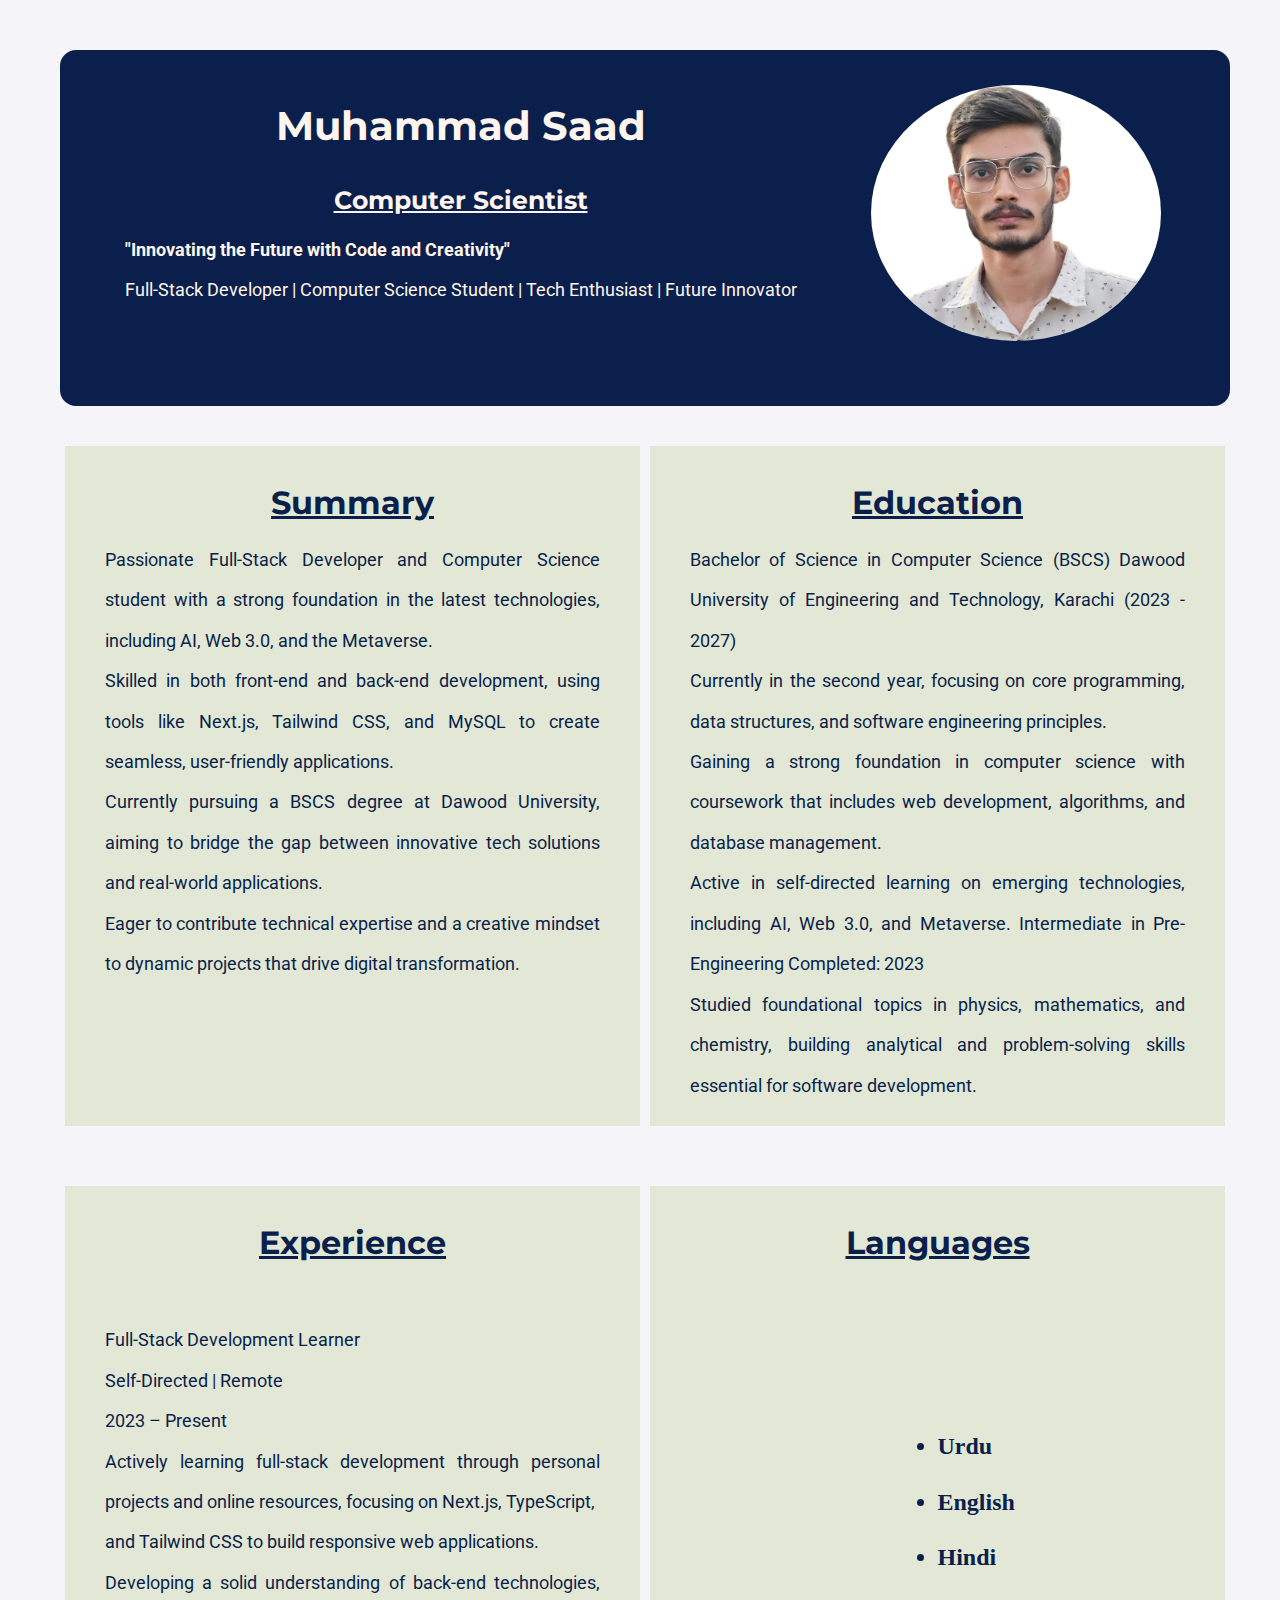
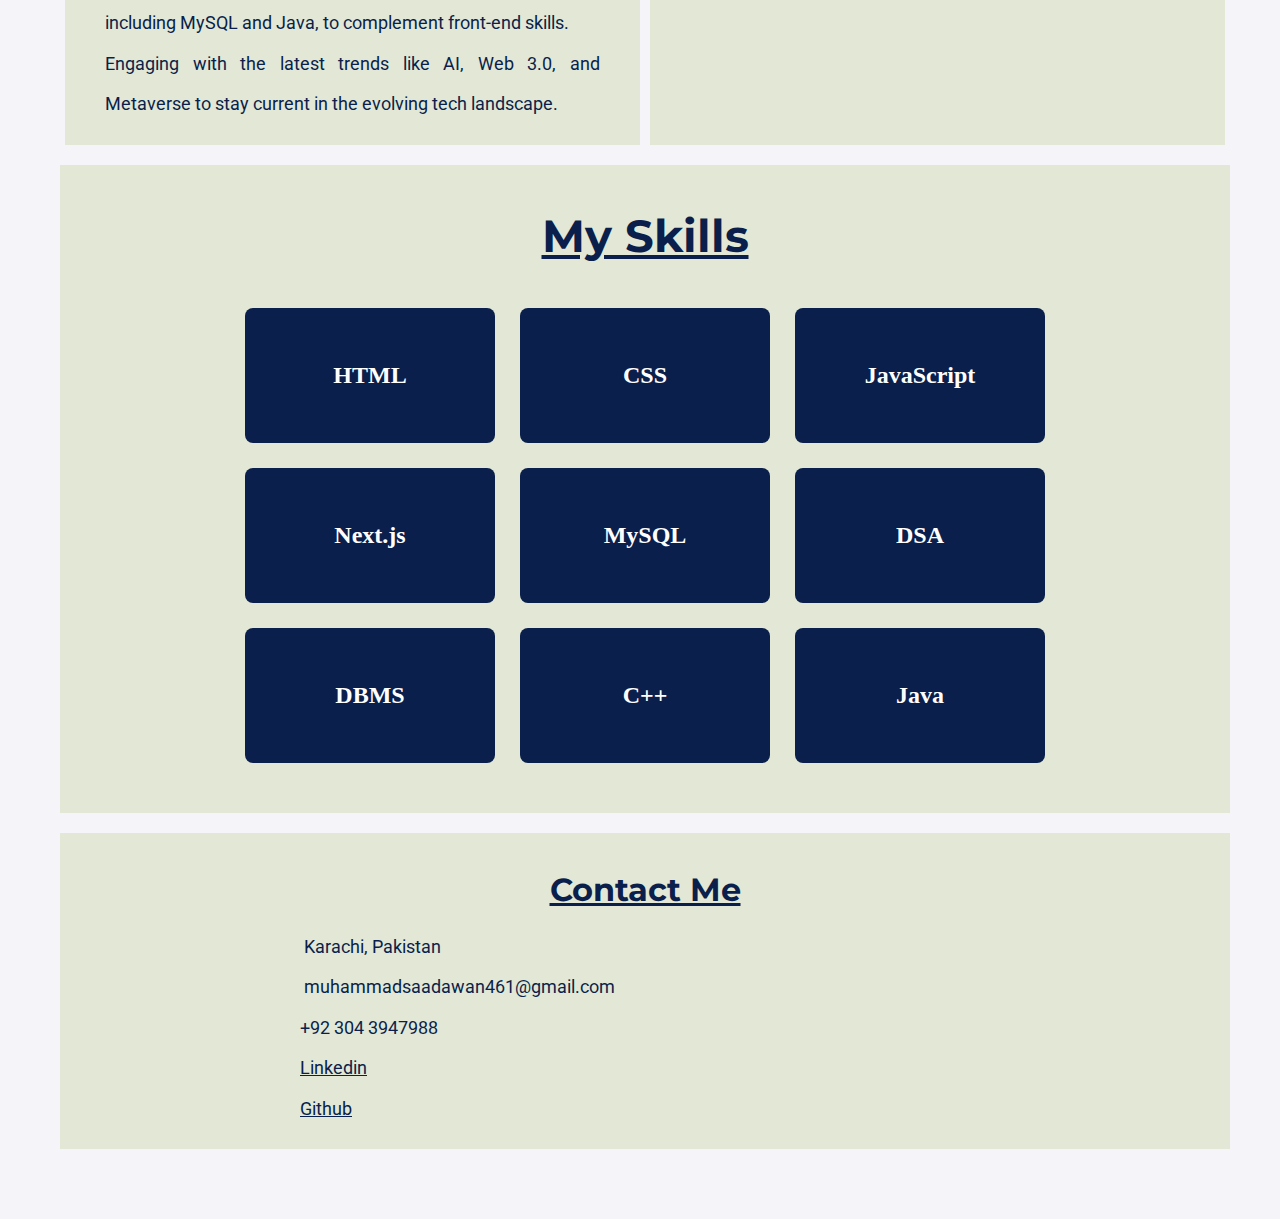
==== app/index.html @ a5f1642b "change" ====
<!DOCTYPE html>
<html lang="en">
  <head>
    <meta charset="UTF-8" />
    <meta name="viewport" content="width=device-width, initial-scale=1.0" />
    <title>My Resume</title>
    <link rel="stylesheet" href="index.css" />
    <link rel="preconnect" href="https://fonts.googleapis.com">
<link rel="preconnect" href="https://fonts.gstatic.com" crossorigin>
<link href="https://fonts.googleapis.com/css2?family=Montserrat:ital,wght@0,100..900;1,100..900&family=Roboto:ital,wght@0,100;0,300;0,400;0,500;0,700;0,900;1,100;1,300;1,400;1,500;1,700;1,900&display=swap" rel="stylesheet">
<link rel="preconnect" href="https://fonts.googleapis.com">
<link rel="preconnect" href="https://fonts.gstatic.com" crossorigin>
<link href="https://fonts.googleapis.com/css2?family=Montserrat:ital,wght@0,100..900;1,100..900&family=Roboto+Serif:ital,opsz,wght@0,8..144,100..900;1,8..144,100..900&family=Roboto:ital,wght@0,100;0,300;0,400;0,500;0,700;0,900;1,100;1,300;1,400;1,500;1,700;1,900&display=swap" rel="stylesheet">
  </head>
  <body>
    <header id="first">
      <img id="image" src="\public\Saad2.jpg" alt="myImage">
      <section  >
      <h2 id="name">Muhammad Saad </h2>
      <h3 class="underline">Computer Scientist</h3>
      <p class="bold">"Innovating the Future with  Code and Creativity"</p>
      <p class="Profession">Full-Stack Developer | Computer Science Student | Tech Enthusiast | Future Innovator</p>
      </section>
     
    </header>
    <div class="same">
      <section id="second">
        <h2 class="heading underline">Summary</h2>
        <p class="text">
          <p>Passionate Full-Stack Developer and Computer Science student with a
            strong foundation in the latest technologies, including AI, Web 3.0, and
            the Metaverse.</p>
            <p> Skilled in both front-end and back-end development, using
              tools like Next.js, Tailwind CSS, and MySQL to create seamless,
              user-friendly applications.</p> <p>Currently pursuing a BSCS degree at Dawood
                University, aiming to bridge the gap between innovative tech solutions
                and real-world applications.</p> <p>Eager to contribute technical expertise and
                  a creative mindset to dynamic projects that drive digital
                  transformation.</p>
        </p>
      </section>
      <section id="third">
        <h2 class="heading underline" >Education</h2>
        <p class="text">
          Bachelor of Science in Computer Science (BSCS) Dawood University of
          Engineering and Technology, Karachi (2023 - 2027)
        </p>
  
        <p class="text">
          Currently in the second year, focusing on core programming, data
          structures, and software engineering principles.
        </p>
        <p class="text">
          Gaining a strong foundation in computer science with coursework that
          includes web development, algorithms, and database management.
        </p>
  
        <p class="text">
          Active in self-directed learning on emerging technologies, including AI,
          Web 3.0, and Metaverse. Intermediate in Pre-Engineering Completed: 2023
        </p>
  
        <p class="text">
          Studied foundational topics in physics, mathematics, and chemistry,
          building analytical and problem-solving skills essential for software
          development.
        </p>
      </section>
    </div>
    <div class="same2">
      <section id="fourth">
        <h2 class="heading , underline">Experience</h2>
        <br>
        <p>
          Full-Stack Development Learner <br />
          Self-Directed | Remote <br />
          2023 – Present
        </p>
        <p class="text">
          <p>Actively learning full-stack development through personal projects and
            online resources, focusing on Next.js, TypeScript, <br> and Tailwind CSS to
            build responsive web applications.</p> <p>Developing a solid understanding of
              back-end technologies, including MySQL and Java, to complement front-end
              skills.</p> <p>Engaging with the latest trends like AI, Web 3.0, and Metaverse
                to stay current in the evolving tech landscape.</p>
        </p>
      </section>
  
      <Section id="sixth" >
        <h2 class="underline">Languages</h2>
         <ul class=>
          <li>Urdu</li>
          <li>English</li>
          <li>Hindi</li>
         </ul>
  
      </Section>
     
    </div>

    <section id="fifth">
      <h2 class="skills-heading , underline">My Skills</h2>
       <div class="skills">
           
  <div class="skill">HTML</div>
  <div class="skill">CSS</div>
  <div class="skill">JavaScript</div>
  <div class="skill">Next.js</div>
  <div class="skill">MySQL</div>
  <div class="skill">DSA</div>
  <div class="skill">DBMS</div>
  <div class="skill">C++</div>
  <div class="skill">Java</div>
   
           
       </div> 
       
    </section>
    
    <section id="seventh">
      <h2 class="underline">Contact Me </h2>
      <div class="contact">
        <p class=""><img src="" alt="" /> Karachi, Pakistan</p>
      <p class=""><img src="" alt="" /> muhammadsaadawan461@gmail.com</p>
      <p class=""><img src="" alt="" />+92 304 3947988</p>
       <p> 
        <a class="link"
        href="https://www.linkedin.com/in/muhammad-saad-awan-61b077299/">Linkedin</a>
      </p>
      <p>
        <a class="link" href="https://github.com/Muhammad-Saad-Awan">Github</a>
      </p>
      </div>
    </section>
  </body>
</html>
---- app/index.css ----
* {
    margin: 0;
    padding: 0;
    box-sizing: border-box;
  }
  body {
     
    background-color: #f4f4f9;
    color: #333;
    line-height: 2.3;
    padding: 20px;
    width: 100%;
    padding-right: 10px;
    max-width: 1200px;
    margin: auto;
    font-size: 1.1rem;
 
    text-wrap: wrap;
    padding-top: 50px;
    padding-bottom: 50px;
     
    
   
    
  }
h1,h2{
    font-family: 'Montserrat', sans-serif;
    font-size: 2rem;
    font-weight: bold;
    text-align: center;
}
h3,h4{
    font-family: 'Montserrat', sans-serif;
    font-size: 25px;
    font-weight: bolder;
    text-align: center;
}

p,a{
    font-family: 'Roboto', sans-serif;;
}

section{
    
     margin-bottom: 20px;
      
}

#name{
    font-size: 2.5rem;
     
}

#image{
    padding: 5px;
    width: 300px;
    border-radius: 50%;
    
    
}

.bold{
    font-weight: bold;
}
 
#first{
    color: seashell;
    background-color:#0A1F4B;
    padding: 30px;
    padding-bottom: 60px;
    border-radius: 1rem;
    display: flex;
    justify-content: space-around;
    flex-direction: row-reverse;
   
    
}
.underline{
    text-decoration: underline;
}

#second,#third,#fourth,#fifth,#sixth,#seventh{
    padding: 20px;
    padding-left: 40px;
    padding-right: 40px;
    color: #0A1F4B;
    background-color:  #E2E8D5;
}

 ul{
     width: 0;
    margin: auto;
    text-align: none;
    font-size: 1.5rem;
    font-weight: bold;

 }

 #second,#third {
margin-top: 40px;
width: 600px;
margin-left: 5px;
margin-right: 5px;
text-align: justify;

 }

#fourth,#sixth {
    margin-top: 40px;
    width: 600px;
    margin-left: 5px;
    margin-right: 5px;
    text-align: justify;
    
 }
 
 .same,.same2{
    display: flex;
    flex-direction: row;
 }

 @media screen and (max-width: 784px) {
    #first{
        display: block;
    }
     *{
        text-align: center;
     }

      
#second,#third{
    width: 100vw;
}
    .same{
        display: block;
         
    }
    
 }

 #sixth{
    margin-top: 40px;
    
    display: flex;
    flex-direction: column;
    align-items: center;
    justify-items: center;

 }

 #fifth{
       
    text-align: center;
    padding: 20px;
    padding-bottom: 50px;
 }

 .skills-heading {
    font-size: 2.8rem;
    color: #0A1F4B;
    margin-bottom: 20px;
    font-weight: bolder;
  }

  .skills {
    display: grid;
    grid-template-columns: repeat(3, 1fr);  
    gap: 25px;  
    max-width: 800px; 
    margin: 0 auto;  }
  
  .skill {
    background-color: #0A1F4B;  
    color: #FFF;
    padding: 40px;  
    text-align: center;
    border-radius: 8px;
    font-weight: bold;
    font-size: 1.5rem;  
  }
  
  .link{
    color: #0A1F4B;
    
  }
  a:hover{
    background-color: slategray;
    color: darkblue;
    font-weight: bolder;
    padding: 10px;
  }

  #seventh{
     text-align: justify;
      
  }
  .contact{
    display: flex;
    flex-direction: column;
     padding-left: 200px;
  }
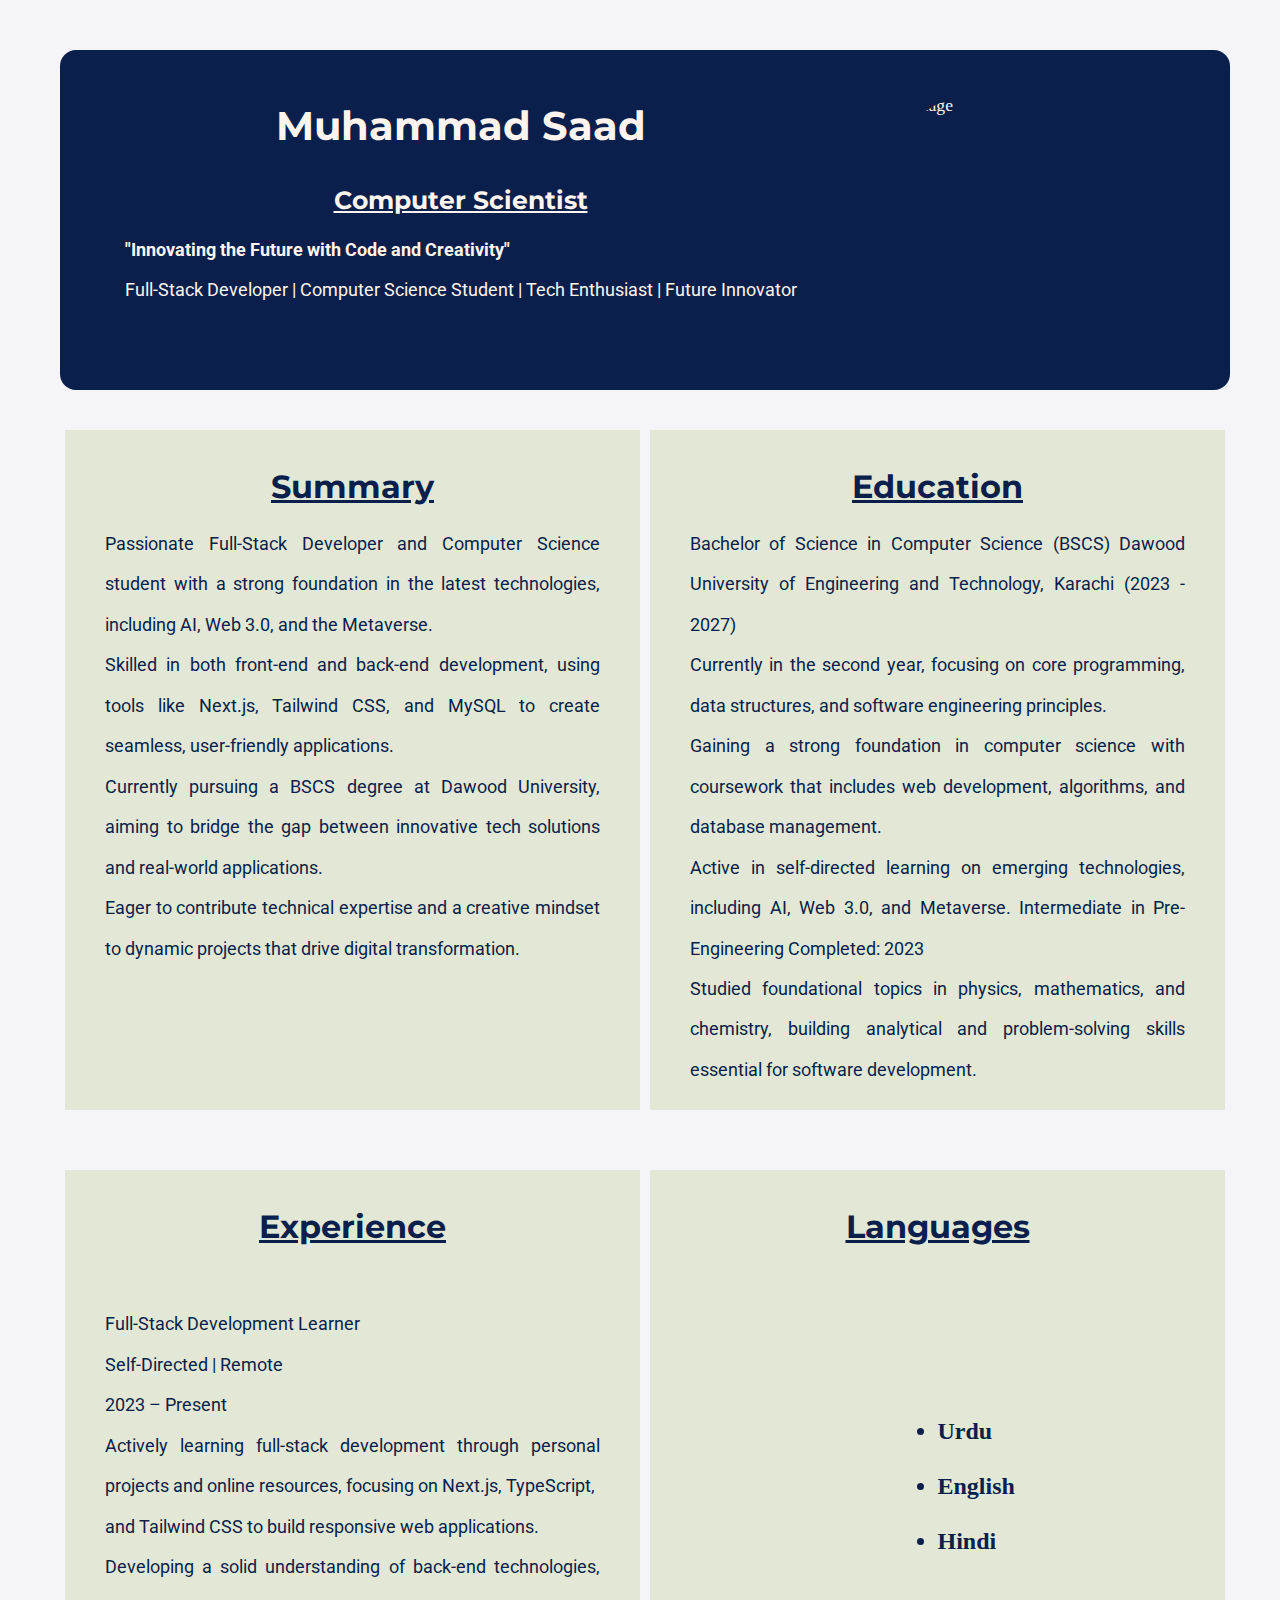
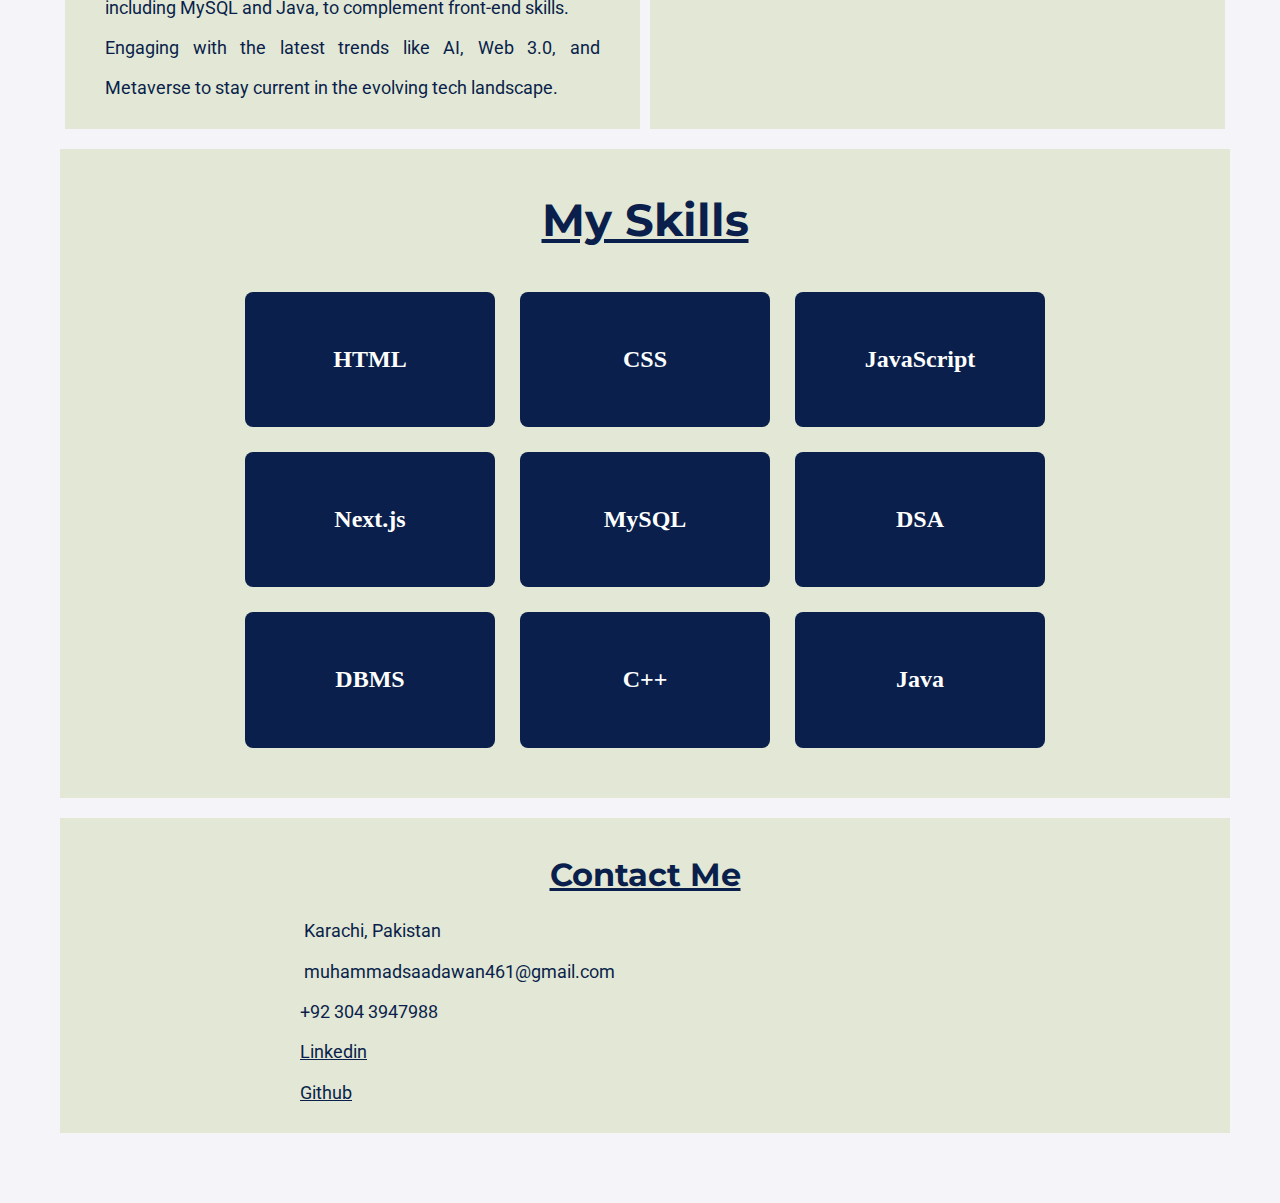
==== commit d9dd430a: "update" ====
--- a/app/index.html
+++ b/app/index.html
@@ -14,7 +14,7 @@
   </head>
   <body>
     <header id="first">
-      <img id="image" src="\public\Saad2.jpg" alt="myImage">
+      <img id="image" src="\Saad2.jpg" alt="myImage">
       <section  >
       <h2 id="name">Muhammad Saad </h2>
       <h3 class="underline">Computer Scientist</h3>
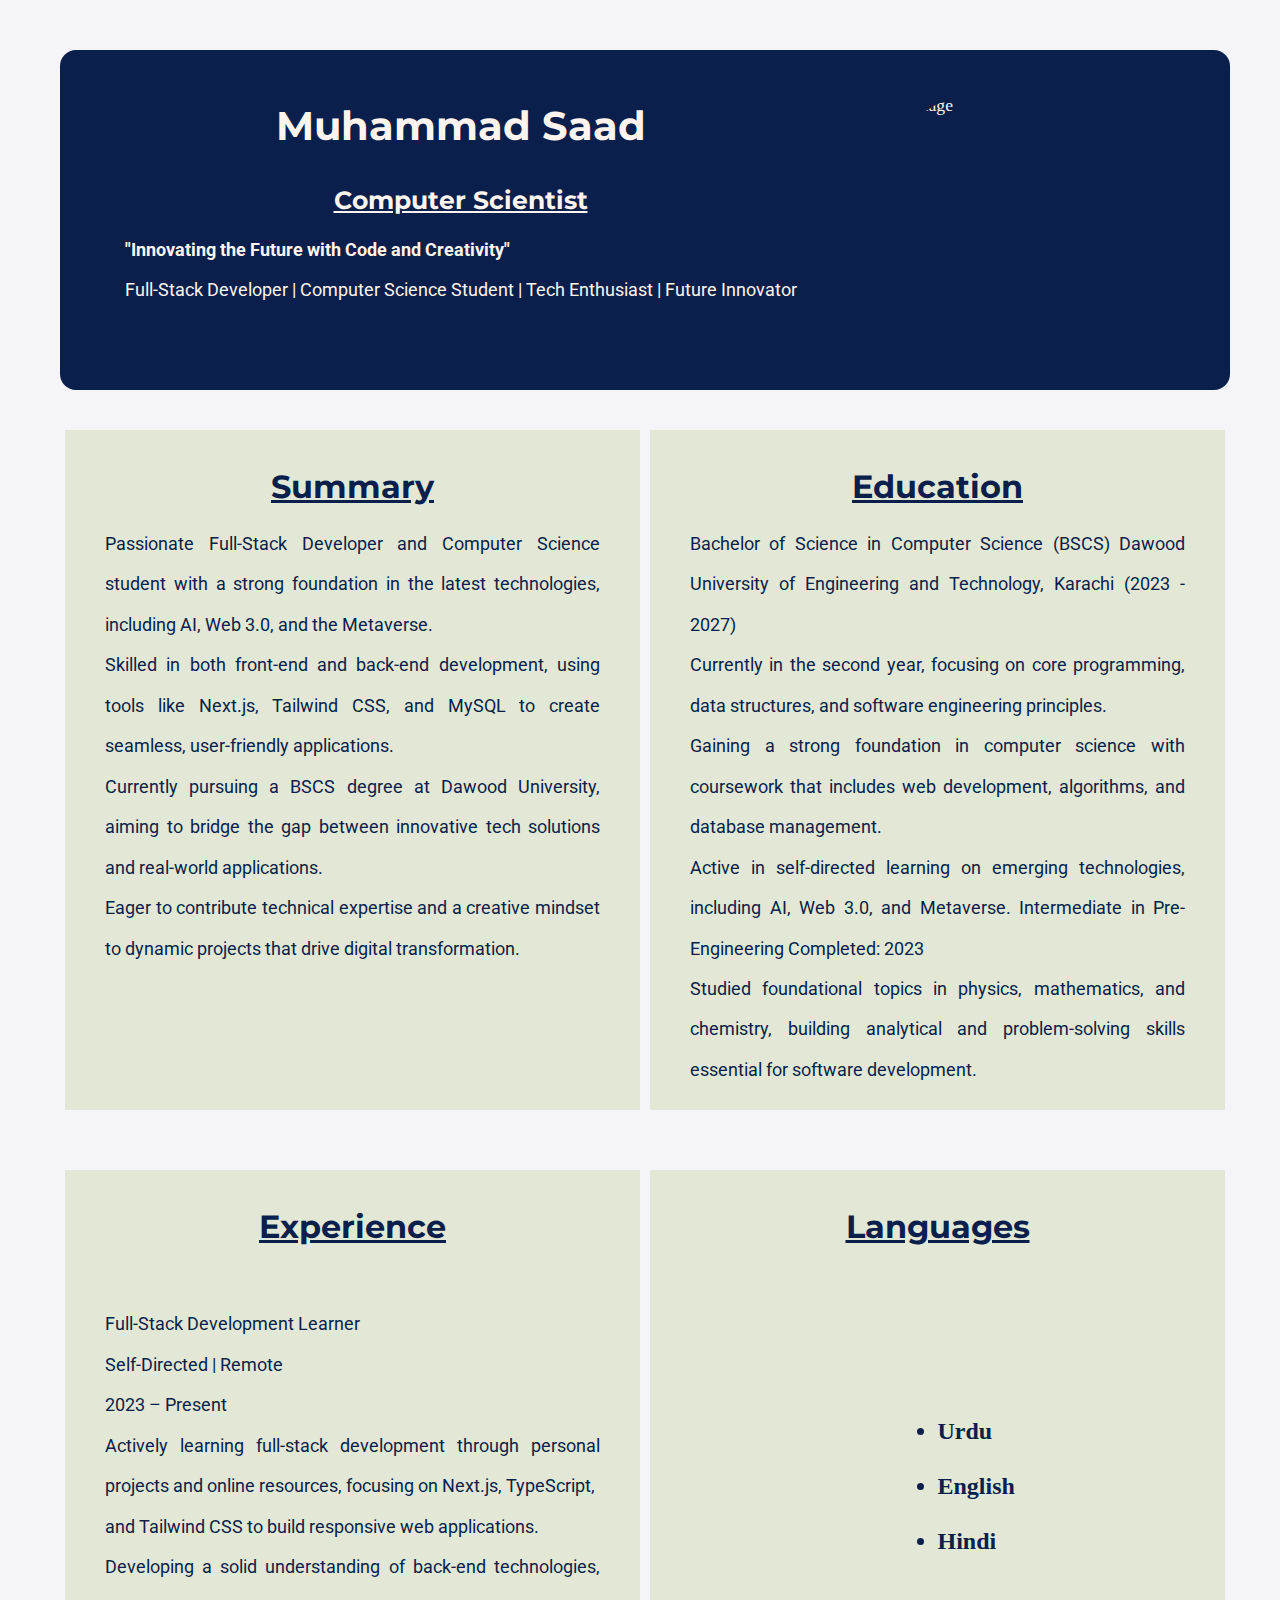
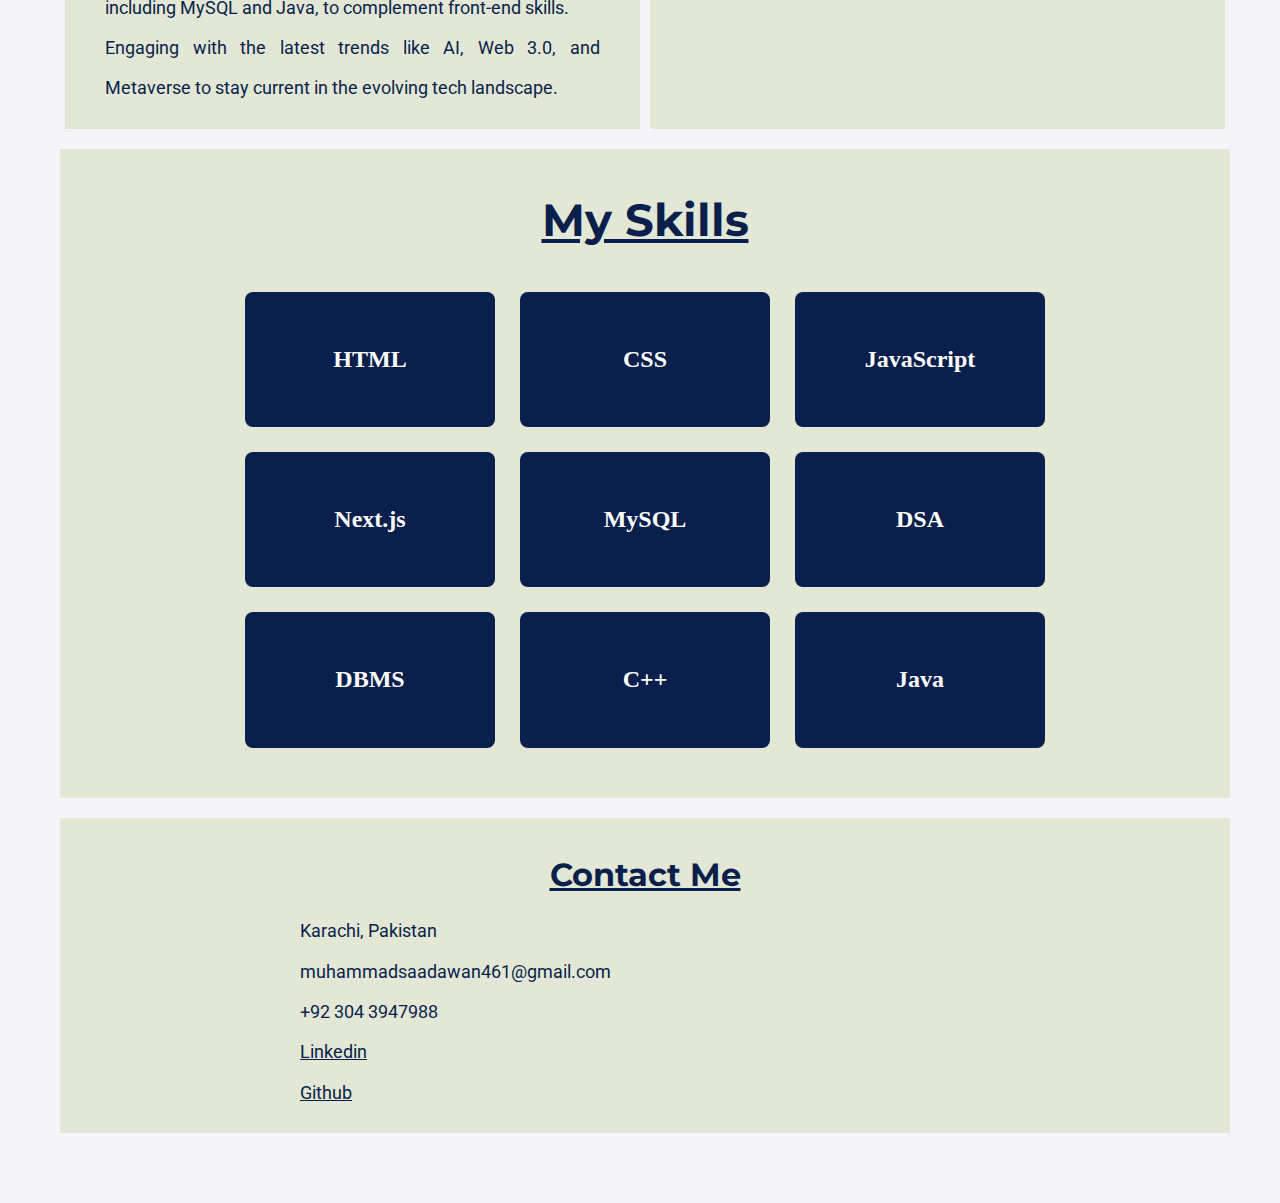
==== commit bbc33352: "responsive" ====
--- a/app/index.html
+++ b/app/index.html
@@ -98,7 +98,7 @@
      
     </div>
 
-    <section id="fifth">
+    <section id="fifth" class="same3">
       <h2 class="skills-heading , underline">My Skills</h2>
        <div class="skills">
            
@@ -117,12 +117,12 @@
        
     </section>
     
-    <section id="seventh">
-      <h2 class="underline">Contact Me </h2>
+    <section id="seventh" class="same4">
+      <h2 class="underline">Contact Me</h2>
       <div class="contact">
-        <p class=""><img src="" alt="" /> Karachi, Pakistan</p>
-      <p class=""><img src="" alt="" /> muhammadsaadawan461@gmail.com</p>
-      <p class=""><img src="" alt="" />+92 304 3947988</p>
+        <p> Karachi, Pakistan</p>
+      <p> muhammadsaadawan461@gmail.com</p>
+      <p>+92 304 3947988</p>
        <p> 
         <a class="link"
         href="https://www.linkedin.com/in/muhammad-saad-awan-61b077299/">Linkedin</a>
@@ -133,4 +133,4 @@
       </div>
     </section>
   </body>
-</html>
+</html> 
--- a/app/index.css
+++ b/app/index.css
@@ -1,201 +1,212 @@
 * {
-    margin: 0;
+  margin: 0;
+  padding: 0;
+  box-sizing: border-box;
+}
+body {
+  background-color: #f4f4f9;
+  color: #333;
+  line-height: 2.3;
+  padding: 20px;
+  width: 100%;
+  padding-right: 10px;
+  max-width: 1200px;
+  margin: auto;
+  font-size: 1.1rem;
+  text-wrap: wrap;
+  padding-top: 50px;
+  padding-bottom: 50px;
+}
+h1,
+h2 {
+  font-family: "Montserrat", sans-serif;
+  font-size: 2rem;
+  font-weight: bold;
+  text-align: center;
+}
+h3,
+h4 {
+  font-family: "Montserrat", sans-serif;
+  font-size: 25px;
+  font-weight: bolder;
+  text-align: center;
+}
+
+p,
+a {
+  font-family: "Roboto", sans-serif;
+}
+
+section {
+  margin-bottom: 20px;
+}
+
+#name {
+  font-size: 2.5rem;
+}
+
+#image {
+  padding: 5px;
+  width: 300px;
+  border-radius: 50%;
+}
+
+.bold {
+  font-weight: bold;
+}
+
+#first {
+  color: seashell;
+  background-color: #0a1f4b;
+  padding: 30px;
+  padding-bottom: 60px;
+  border-radius: 1rem;
+  display: flex;
+  justify-content: space-around;
+  flex-direction: row-reverse;
+}
+.underline {
+  text-decoration: underline;
+}
+
+#second,
+#third,
+#fourth,
+#fifth,
+#sixth,
+#seventh {
+  padding: 20px;
+  padding-left: 40px;
+  padding-right: 40px;
+  color: #0a1f4b;
+  background-color: #e2e8d5;
+}
+
+ul {
+  width: 0;
+  margin: auto;
+  text-align: none;
+  font-size: 1.5rem;
+  font-weight: bold;
+}
+
+#second,
+#third {
+  margin-top: 40px;
+  width: 600px;
+  margin-left: 5px;
+  margin-right: 5px;
+  text-align: justify;
+}
+
+#fourth,
+#sixth {
+  margin-top: 40px;
+  width: 600px;
+  margin-left: 5px;
+  margin-right: 5px;
+  text-align: justify;
+}
+
+.same,
+.same2 {
+  display: flex;
+  flex-direction: row;
+}
+.skills-heading {
+  font-size: 2.8rem;
+  color: #0a1f4b;
+  margin-bottom: 20px;
+  font-weight: bolder;
+}
+
+.skills {
+  display: grid;
+  grid-template-columns: repeat(3, 1fr);
+  gap: 25px;
+  max-width: 800px;
+  margin: 0 auto;
+}
+
+.skill {
+  background-color: #0a1f4b;
+  color: #fff;
+  padding: 40px;
+  text-align: center;
+  border-radius: 8px;
+  font-weight: bold;
+  font-size: 1.5rem;
+}
+
+#sixth {
+  margin-top: 40px;
+
+  display: flex;
+  flex-direction: column;
+  align-items: center;
+  justify-items: center;
+}
+
+#fifth {
+  text-align: center;
+  padding: 20px;
+  padding-bottom: 50px;
+}
+
+.link {
+  color: #0a1f4b;
+}
+a:hover {
+  background-color: slategray;
+  color: darkblue;
+  font-weight: bolder;
+  padding: 10px;
+}
+
+#seventh {
+  text-align: justify;
+}
+.contact {
+  display: flex;
+  flex-direction: column;
+  padding-left: 200px;
+}
+
+@media screen and (max-width: 600px) {
+  #first {
+    display: block;
+  }
+  * {
+    text-align: center;
+  }
+  #second, #third, #fourth,
+  #sixth{
+    margin-left: 0;
+    margin-right: 0;
+  } 
+
+  #second,
+  #third,
+  #fourth,
+  #sixth {
+    width: 100vw;
+    display: block;
+  }
+  .same,
+  .same2,
+  .same3,
+  .same4 {
+    display: block;
+  }
+
+  .skills {
+    grid-template-columns: 1fr;
+  }
+
+  .contact {
+    padding-left: 0px;
+  }
+  body{
     padding: 0;
-    box-sizing: border-box;
-  }
-  body {
-     
-    background-color: #f4f4f9;
-    color: #333;
-    line-height: 2.3;
-    padding: 20px;
-    width: 100%;
-    padding-right: 10px;
-    max-width: 1200px;
-    margin: auto;
-    font-size: 1.1rem;
- 
-    text-wrap: wrap;
-    padding-top: 50px;
-    padding-bottom: 50px;
-     
-    
-   
-    
-  }
-h1,h2{
-    font-family: 'Montserrat', sans-serif;
-    font-size: 2rem;
-    font-weight: bold;
-    text-align: center;
-}
-h3,h4{
-    font-family: 'Montserrat', sans-serif;
-    font-size: 25px;
-    font-weight: bolder;
-    text-align: center;
-}
-
-p,a{
-    font-family: 'Roboto', sans-serif;;
-}
-
-section{
-    
-     margin-bottom: 20px;
-      
-}
-
-#name{
-    font-size: 2.5rem;
-     
-}
-
-#image{
-    padding: 5px;
-    width: 300px;
-    border-radius: 50%;
-    
-    
-}
-
-.bold{
-    font-weight: bold;
-}
- 
-#first{
-    color: seashell;
-    background-color:#0A1F4B;
-    padding: 30px;
-    padding-bottom: 60px;
-    border-radius: 1rem;
-    display: flex;
-    justify-content: space-around;
-    flex-direction: row-reverse;
-   
-    
-}
-.underline{
-    text-decoration: underline;
-}
-
-#second,#third,#fourth,#fifth,#sixth,#seventh{
-    padding: 20px;
-    padding-left: 40px;
-    padding-right: 40px;
-    color: #0A1F4B;
-    background-color:  #E2E8D5;
-}
-
- ul{
-     width: 0;
-    margin: auto;
-    text-align: none;
-    font-size: 1.5rem;
-    font-weight: bold;
-
- }
-
- #second,#third {
-margin-top: 40px;
-width: 600px;
-margin-left: 5px;
-margin-right: 5px;
-text-align: justify;
-
- }
-
-#fourth,#sixth {
-    margin-top: 40px;
-    width: 600px;
-    margin-left: 5px;
-    margin-right: 5px;
-    text-align: justify;
-    
- }
- 
- .same,.same2{
-    display: flex;
-    flex-direction: row;
- }
-
- @media screen and (max-width: 784px) {
-    #first{
-        display: block;
-    }
-     *{
-        text-align: center;
-     }
-
-      
-#second,#third{
-    width: 100vw;
-}
-    .same{
-        display: block;
-         
-    }
-    
- }
-
- #sixth{
-    margin-top: 40px;
-    
-    display: flex;
-    flex-direction: column;
-    align-items: center;
-    justify-items: center;
-
- }
-
- #fifth{
-       
-    text-align: center;
-    padding: 20px;
-    padding-bottom: 50px;
- }
-
- .skills-heading {
-    font-size: 2.8rem;
-    color: #0A1F4B;
-    margin-bottom: 20px;
-    font-weight: bolder;
-  }
-
-  .skills {
-    display: grid;
-    grid-template-columns: repeat(3, 1fr);  
-    gap: 25px;  
-    max-width: 800px; 
-    margin: 0 auto;  }
-  
-  .skill {
-    background-color: #0A1F4B;  
-    color: #FFF;
-    padding: 40px;  
-    text-align: center;
-    border-radius: 8px;
-    font-weight: bold;
-    font-size: 1.5rem;  
-  }
-  
-  .link{
-    color: #0A1F4B;
-    
-  }
-  a:hover{
-    background-color: slategray;
-    color: darkblue;
-    font-weight: bolder;
-    padding: 10px;
-  }
-
-  #seventh{
-     text-align: justify;
-      
-  }
-  .contact{
-    display: flex;
-    flex-direction: column;
-     padding-left: 200px;
-  }+  }
+}
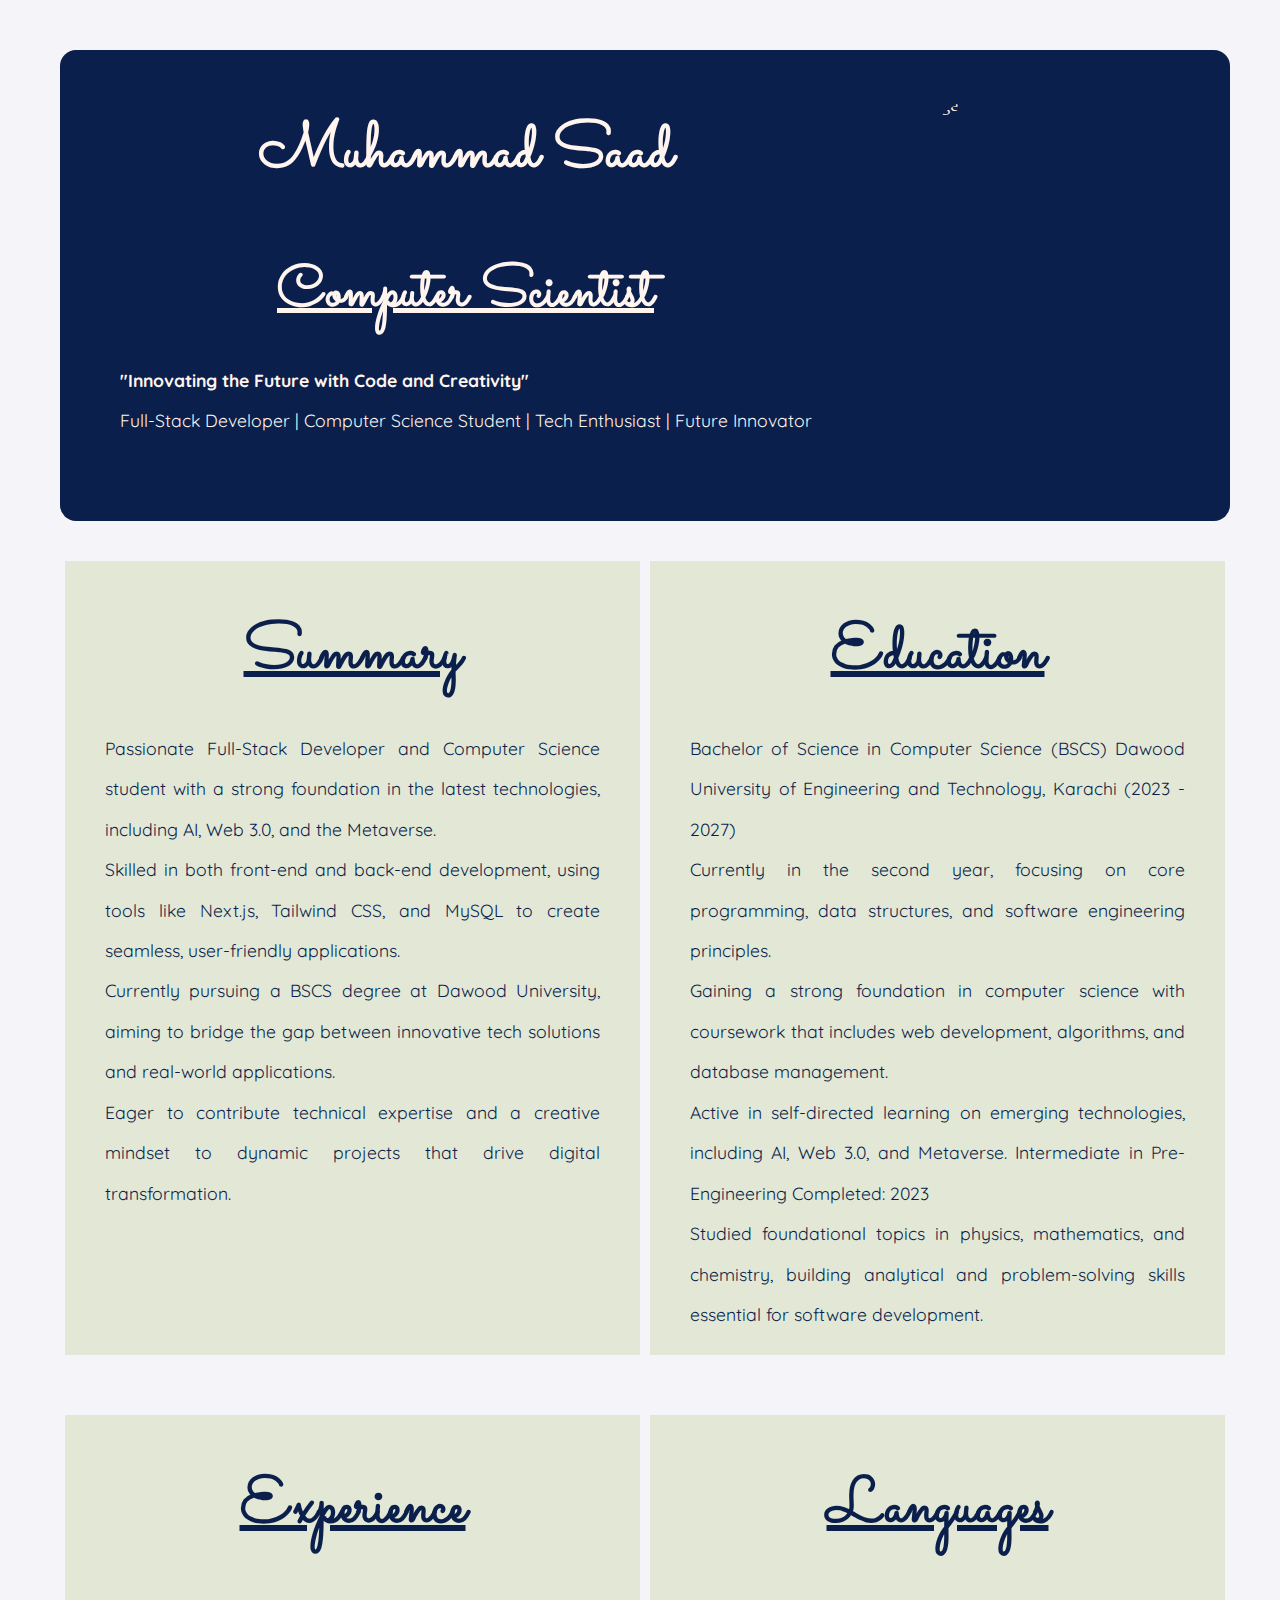
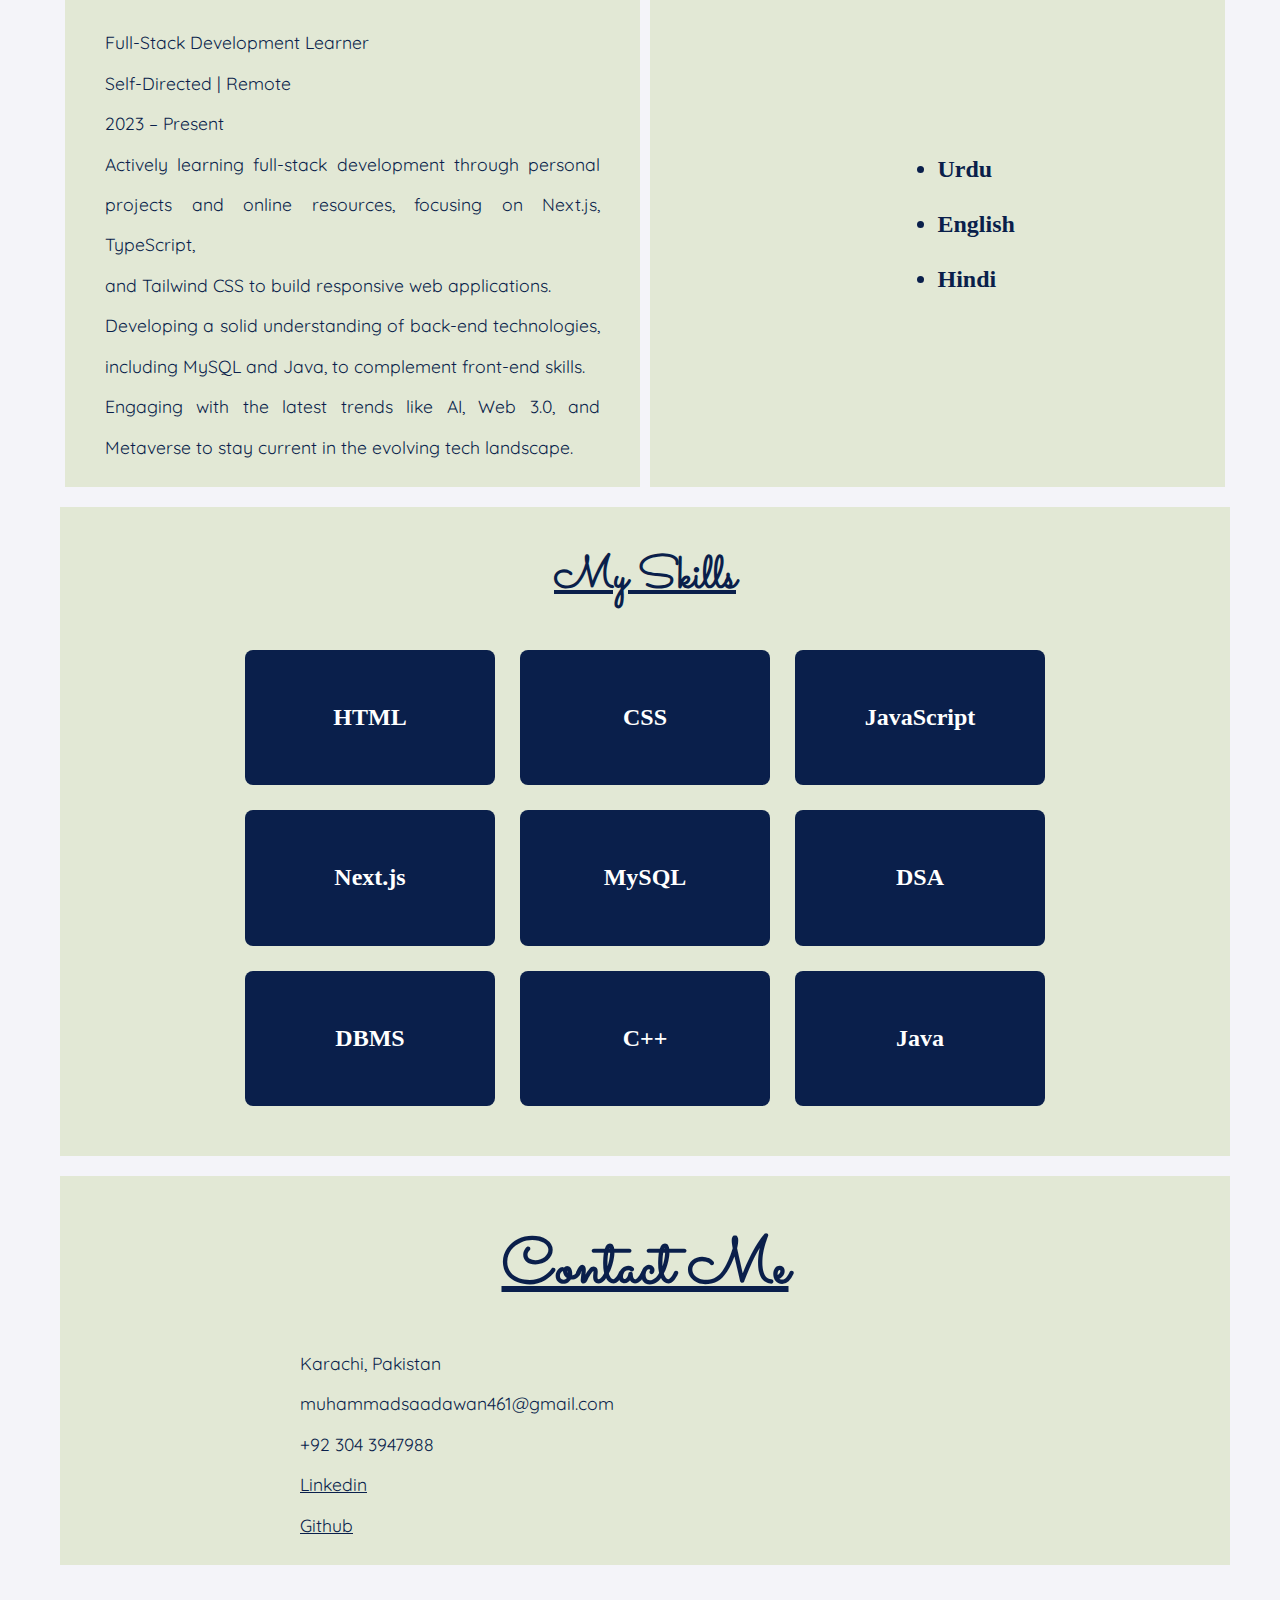
==== commit 76ca3e7a: "fonts changed" ====
--- a/app/index.html
+++ b/app/index.html
@@ -11,13 +11,15 @@
 <link rel="preconnect" href="https://fonts.googleapis.com">
 <link rel="preconnect" href="https://fonts.gstatic.com" crossorigin>
 <link href="https://fonts.googleapis.com/css2?family=Montserrat:ital,wght@0,100..900;1,100..900&family=Roboto+Serif:ital,opsz,wght@0,8..144,100..900;1,8..144,100..900&family=Roboto:ital,wght@0,100;0,300;0,400;0,500;0,700;0,900;1,100;1,300;1,400;1,500;1,700;1,900&display=swap" rel="stylesheet">
+<link rel="preconnect" href="https://fonts.googleapis.com"><link rel="preconnect" href="https://fonts.gstatic.com" crossorigin><link href="https://fonts.googleapis.com/css2?family=Sacramento&display=swap" rel="stylesheet">
+<link rel="preconnect" href="https://fonts.googleapis.com"><link rel="preconnect" href="https://fonts.gstatic.com" crossorigin><link href="https://fonts.googleapis.com/css2?family=Quicksand:wght@300;400&family=Sacramento&display=swap" rel="stylesheet">
   </head>
   <body>
     <header id="first">
       <img id="image" src="\Saad2.jpg" alt="myImage">
       <section  >
       <h2 id="name">Muhammad Saad </h2>
-      <h3 class="underline">Computer Scientist</h3>
+      <h3 class="underline cs">Computer Scientist</h3>
       <p class="bold">"Innovating the Future with  Code and Creativity"</p>
       <p class="Profession">Full-Stack Developer | Computer Science Student | Tech Enthusiast | Future Innovator</p>
       </section>
@@ -118,7 +120,7 @@
     </section>
     
     <section id="seventh" class="same4">
-      <h2 class="underline">Contact Me</h2>
+      <h2 class="underline btn">Contact Me</h2>
       <div class="contact">
         <p> Karachi, Pakistan</p>
       <p> muhammadsaadawan461@gmail.com</p>
--- a/app/index.css
+++ b/app/index.css
@@ -17,24 +17,25 @@
   padding-top: 50px;
   padding-bottom: 50px;
 }
+
 h1,
 h2 {
-  font-family: "Montserrat", sans-serif;
-  font-size: 2rem;
-  font-weight: bold;
+  font-family: "Sacramento", cursive;
+  font-size: 4rem;
+   
   text-align: center;
 }
 h3,
 h4 {
-  font-family: "Montserrat", sans-serif;
-  font-size: 25px;
-  font-weight: bolder;
+  font-family:  "Sacramento", cursive;
+  font-size: 3.em;
+   
   text-align: center;
 }
 
 p,
 a {
-  font-family: "Roboto", sans-serif;
+  font-family:  'Quicksand', sans-serif;
 }
 
 section {
@@ -42,7 +43,7 @@
 }
 
 #name {
-  font-size: 2.5rem;
+  font-size: 4rem;
 }
 
 #image {
@@ -165,11 +166,17 @@
 
 #seventh {
   text-align: justify;
-}
+  
+}
+ 
 .contact {
   display: flex;
   flex-direction: column;
   padding-left: 200px;
+}
+
+.cs{
+  font-size: 3.6rem;
 }
 
 @media screen and (max-width: 600px) {
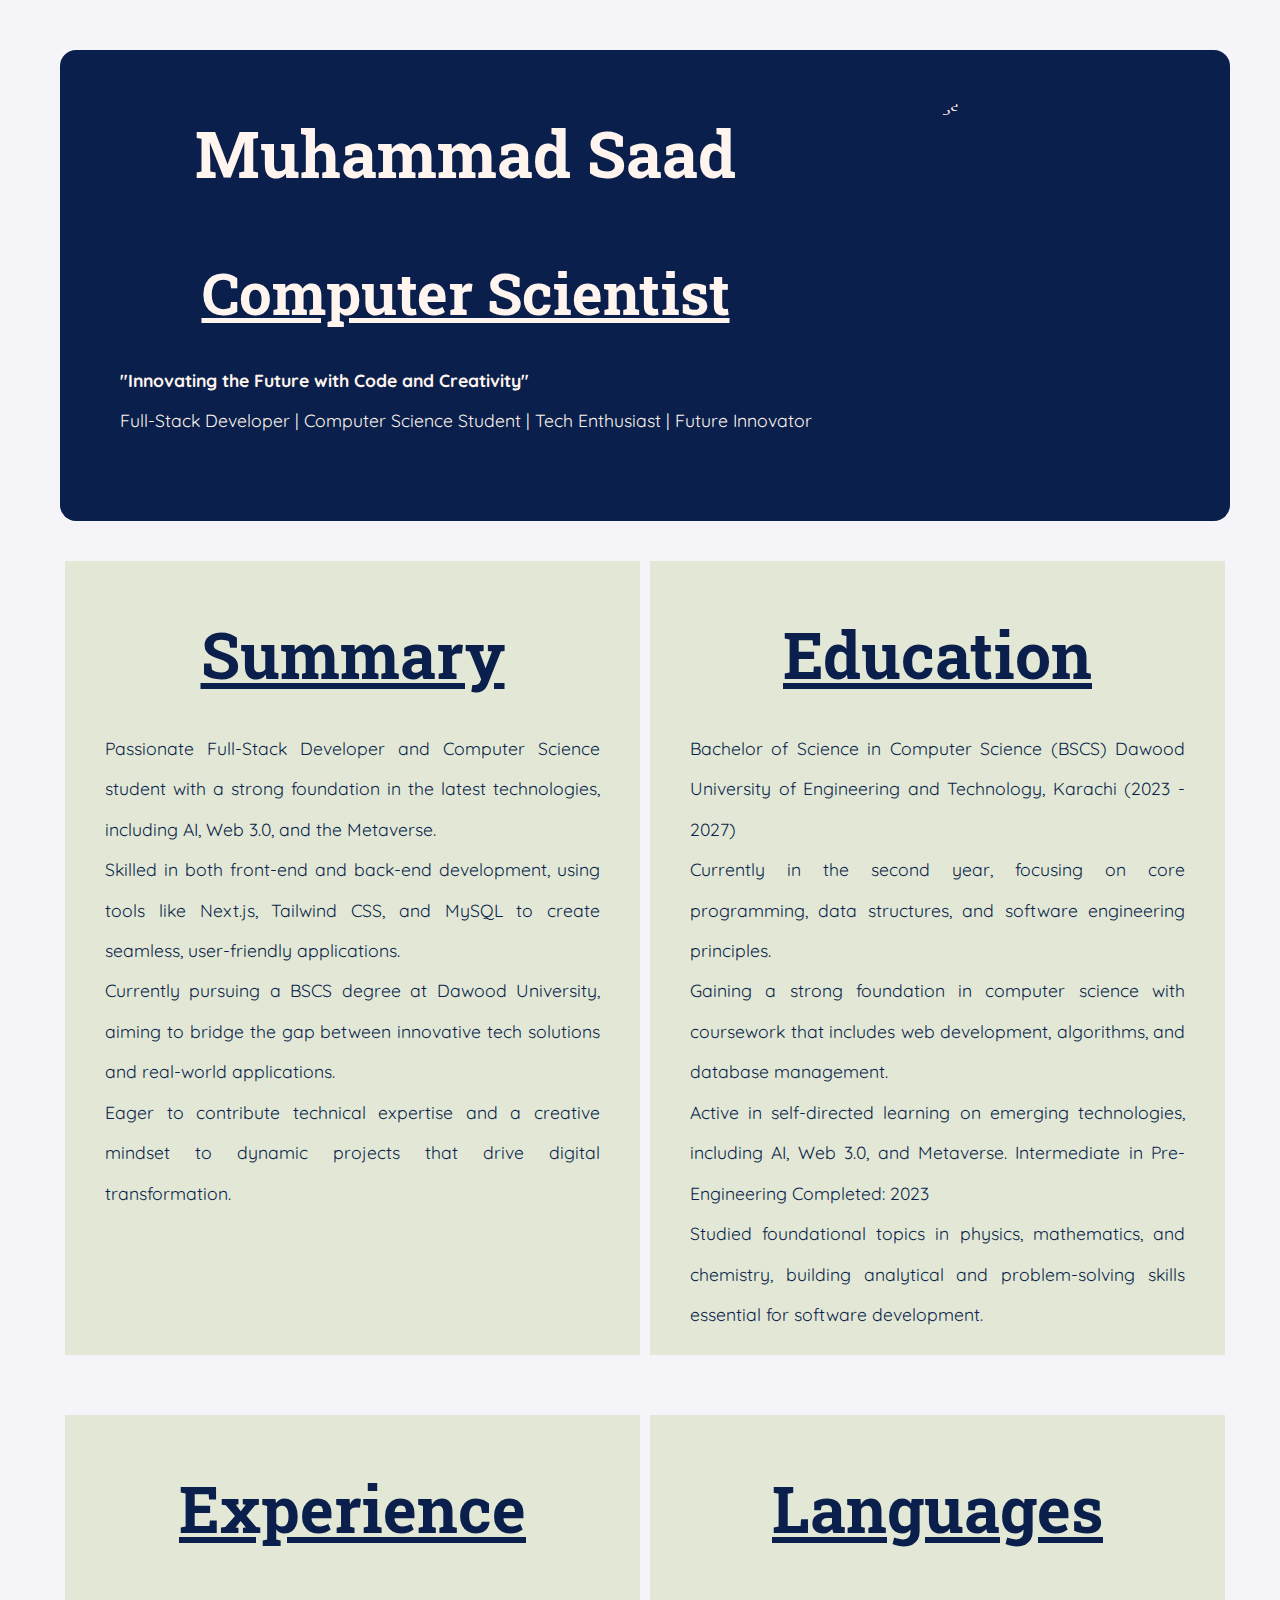
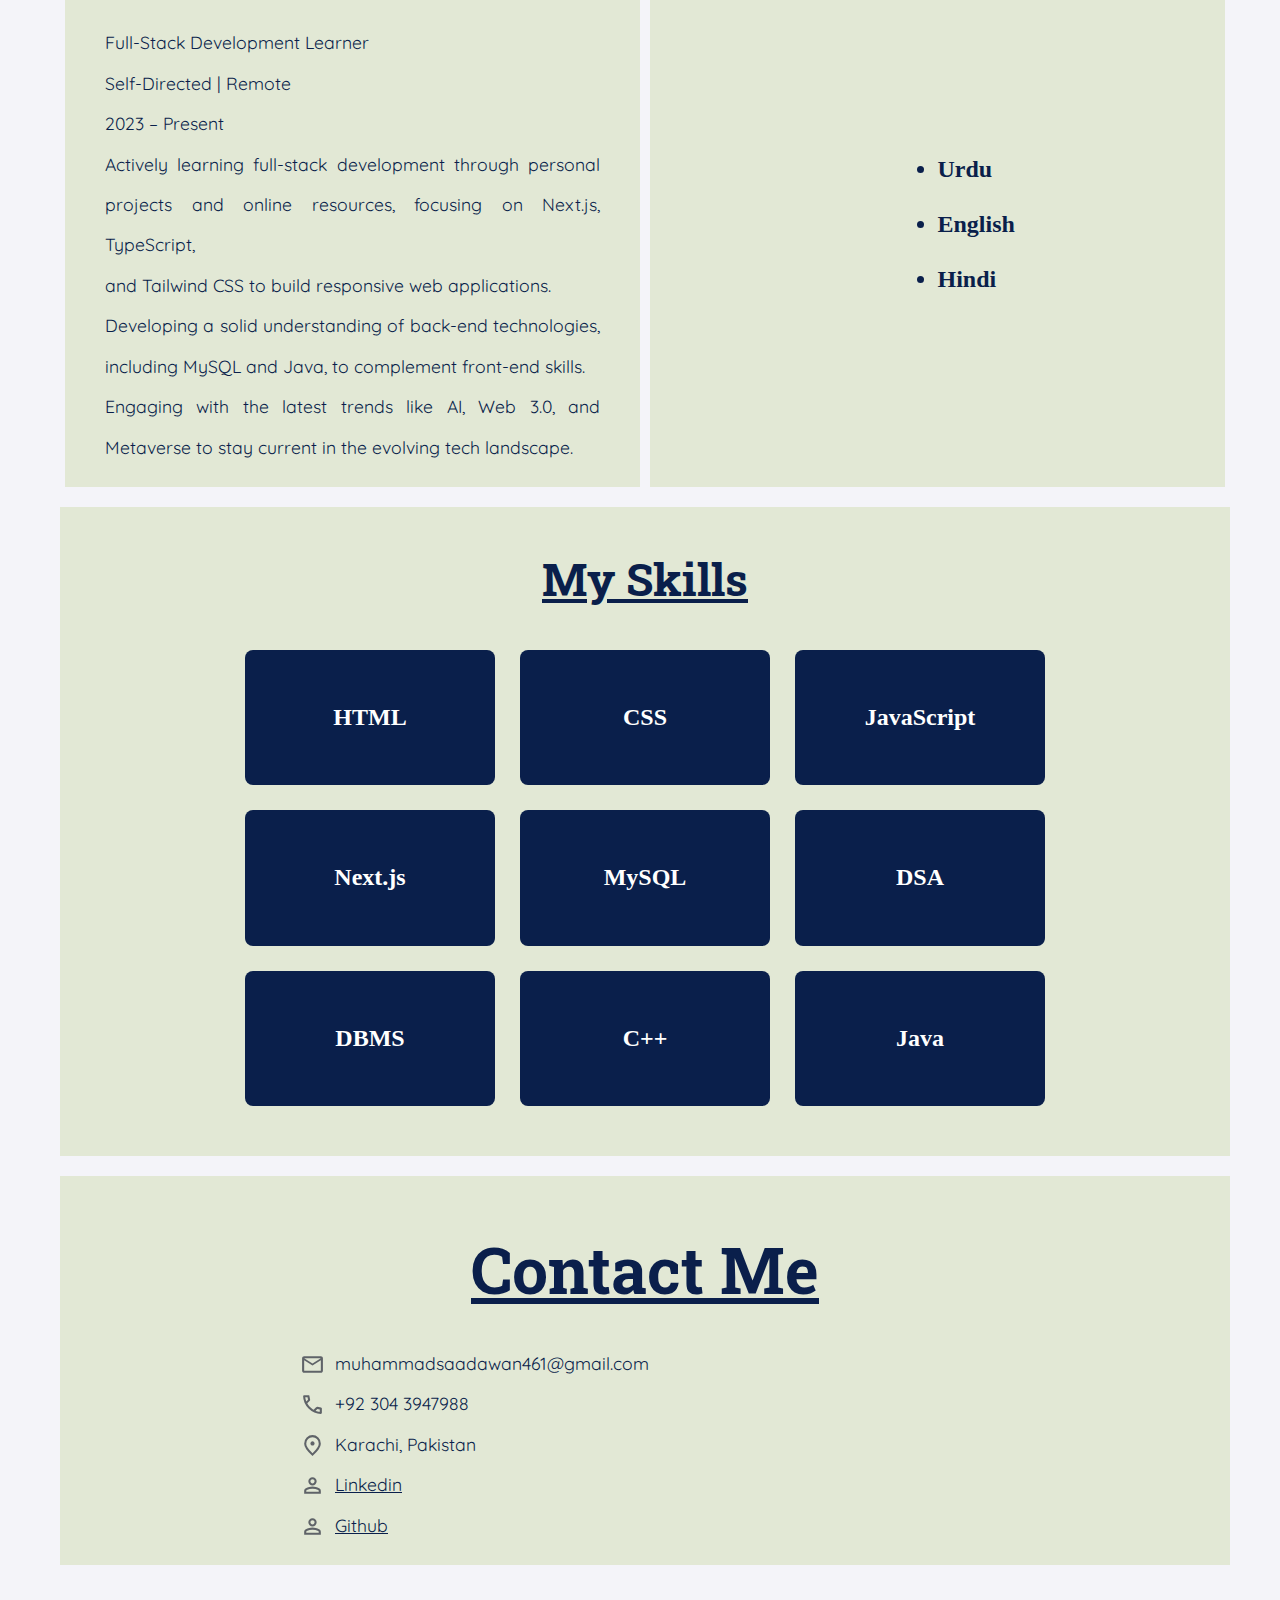
==== commit 479a9989: "changes" ====
--- a/app/index.html
+++ b/app/index.html
@@ -1,138 +1,162 @@
 <!DOCTYPE html>
 <html lang="en">
-  <head>
-    <meta charset="UTF-8" />
-    <meta name="viewport" content="width=device-width, initial-scale=1.0" />
-    <title>My Resume</title>
-    <link rel="stylesheet" href="index.css" />
-    <link rel="preconnect" href="https://fonts.googleapis.com">
-<link rel="preconnect" href="https://fonts.gstatic.com" crossorigin>
-<link href="https://fonts.googleapis.com/css2?family=Montserrat:ital,wght@0,100..900;1,100..900&family=Roboto:ital,wght@0,100;0,300;0,400;0,500;0,700;0,900;1,100;1,300;1,400;1,500;1,700;1,900&display=swap" rel="stylesheet">
-<link rel="preconnect" href="https://fonts.googleapis.com">
-<link rel="preconnect" href="https://fonts.gstatic.com" crossorigin>
-<link href="https://fonts.googleapis.com/css2?family=Montserrat:ital,wght@0,100..900;1,100..900&family=Roboto+Serif:ital,opsz,wght@0,8..144,100..900;1,8..144,100..900&family=Roboto:ital,wght@0,100;0,300;0,400;0,500;0,700;0,900;1,100;1,300;1,400;1,500;1,700;1,900&display=swap" rel="stylesheet">
-<link rel="preconnect" href="https://fonts.googleapis.com"><link rel="preconnect" href="https://fonts.gstatic.com" crossorigin><link href="https://fonts.googleapis.com/css2?family=Sacramento&display=swap" rel="stylesheet">
-<link rel="preconnect" href="https://fonts.googleapis.com"><link rel="preconnect" href="https://fonts.gstatic.com" crossorigin><link href="https://fonts.googleapis.com/css2?family=Quicksand:wght@300;400&family=Sacramento&display=swap" rel="stylesheet">
-  </head>
-  <body>
-    <header id="first">
-      <img id="image" src="\Saad2.jpg" alt="myImage">
-      <section  >
-      <h2 id="name">Muhammad Saad </h2>
+
+<head>
+  <meta charset="UTF-8" />
+  <meta name="viewport" content="width=device-width, initial-scale=1.0" />
+  <title>My Resume</title>
+  <link rel="stylesheet" href="index.css" />
+  <link rel="preconnect" href="https://fonts.googleapis.com">
+  <link rel="preconnect" href="https://fonts.gstatic.com" crossorigin>
+  <link
+    href="https://fonts.googleapis.com/css2?family=Montserrat:ital,wght@0,100..900;1,100..900&family=Roboto:ital,wght@0,100;0,300;0,400;0,500;0,700;0,900;1,100;1,300;1,400;1,500;1,700;1,900&display=swap"
+    rel="stylesheet">
+  <link rel="preconnect" href="https://fonts.googleapis.com">
+  <link rel="preconnect" href="https://fonts.gstatic.com" crossorigin>
+  <link
+    href="https://fonts.googleapis.com/css2?family=Montserrat:ital,wght@0,100..900;1,100..900&family=Roboto+Serif:ital,opsz,wght@0,8..144,100..900;1,8..144,100..900&family=Roboto:ital,wght@0,100;0,300;0,400;0,500;0,700;0,900;1,100;1,300;1,400;1,500;1,700;1,900&display=swap"
+    rel="stylesheet">
+  <link rel="preconnect" href="https://fonts.googleapis.com">
+  <link rel="preconnect" href="https://fonts.gstatic.com" crossorigin>
+  <link href="https://fonts.googleapis.com/css2?family=Sacramento&display=swap" rel="stylesheet">
+  <link rel="preconnect" href="https://fonts.googleapis.com">
+  <link rel="preconnect" href="https://fonts.gstatic.com" crossorigin>
+  <link href="https://fonts.googleapis.com/css2?family=Quicksand:wght@300;400&family=Sacramento&display=swap"
+    rel="stylesheet">
+  <link rel="preconnect" href="https://fonts.googleapis.com">
+  <link rel="preconnect" href="https://fonts.gstatic.com" crossorigin>
+  <link
+    href="https://fonts.googleapis.com/css2?family=Abril+Fatface&family=Montserrat:ital,wght@0,100..900;1,100..900&family=Roboto+Serif:ital,opsz,wght@0,8..144,100..900;1,8..144,100..900&family=Roboto+Slab:wght@100..900&family=Roboto:ital,wght@0,100;0,300;0,400;0,500;0,700;0,900;1,100;1,300;1,400;1,500;1,700;1,900&display=swap"
+    rel="stylesheet">
+
+   
+</head>
+
+<body>
+  <header id="first">
+    <img id="image" src="\Saad2.jpg" alt="myImage">
+    <section>
+      <h2 id="name">Muhammad Saad</h2>
       <h3 class="underline cs">Computer Scientist</h3>
-      <p class="bold">"Innovating the Future with  Code and Creativity"</p>
+      <p class="bold">"Innovating the Future with Code and Creativity"</p>
       <p class="Profession">Full-Stack Developer | Computer Science Student | Tech Enthusiast | Future Innovator</p>
-      </section>
-     
-    </header>
-    <div class="same">
-      <section id="second">
-        <h2 class="heading underline">Summary</h2>
-        <p class="text">
-          <p>Passionate Full-Stack Developer and Computer Science student with a
-            strong foundation in the latest technologies, including AI, Web 3.0, and
-            the Metaverse.</p>
-            <p> Skilled in both front-end and back-end development, using
-              tools like Next.js, Tailwind CSS, and MySQL to create seamless,
-              user-friendly applications.</p> <p>Currently pursuing a BSCS degree at Dawood
-                University, aiming to bridge the gap between innovative tech solutions
-                and real-world applications.</p> <p>Eager to contribute technical expertise and
-                  a creative mindset to dynamic projects that drive digital
-                  transformation.</p>
-        </p>
-      </section>
-      <section id="third">
-        <h2 class="heading underline" >Education</h2>
-        <p class="text">
-          Bachelor of Science in Computer Science (BSCS) Dawood University of
-          Engineering and Technology, Karachi (2023 - 2027)
-        </p>
-  
-        <p class="text">
-          Currently in the second year, focusing on core programming, data
-          structures, and software engineering principles.
-        </p>
-        <p class="text">
-          Gaining a strong foundation in computer science with coursework that
-          includes web development, algorithms, and database management.
-        </p>
-  
-        <p class="text">
-          Active in self-directed learning on emerging technologies, including AI,
-          Web 3.0, and Metaverse. Intermediate in Pre-Engineering Completed: 2023
-        </p>
-  
-        <p class="text">
-          Studied foundational topics in physics, mathematics, and chemistry,
-          building analytical and problem-solving skills essential for software
-          development.
-        </p>
-      </section>
-    </div>
-    <div class="same2">
-      <section id="fourth">
-        <h2 class="heading , underline">Experience</h2>
-        <br>
-        <p>
-          Full-Stack Development Learner <br />
-          Self-Directed | Remote <br />
-          2023 – Present
-        </p>
-        <p class="text">
-          <p>Actively learning full-stack development through personal projects and
-            online resources, focusing on Next.js, TypeScript, <br> and Tailwind CSS to
-            build responsive web applications.</p> <p>Developing a solid understanding of
-              back-end technologies, including MySQL and Java, to complement front-end
-              skills.</p> <p>Engaging with the latest trends like AI, Web 3.0, and Metaverse
-                to stay current in the evolving tech landscape.</p>
-        </p>
-      </section>
-  
-      <Section id="sixth" >
-        <h2 class="underline">Languages</h2>
-         <ul class=>
-          <li>Urdu</li>
-          <li>English</li>
-          <li>Hindi</li>
-         </ul>
-  
-      </Section>
-     
+    </section>
+
+  </header>
+  <div class="same">
+    <section id="second">
+      <h2 class="heading underline">Summary</h2>
+      <p class="text">
+      <p>Passionate Full-Stack Developer and Computer Science student with a
+        strong foundation in the latest technologies, including AI, Web 3.0, and
+        the Metaverse.</p>
+      <p> Skilled in both front-end and back-end development, using
+        tools like Next.js, Tailwind CSS, and MySQL to create seamless,
+        user-friendly applications.</p>
+      <p>Currently pursuing a BSCS degree at Dawood
+        University, aiming to bridge the gap between innovative tech solutions
+        and real-world applications.</p>
+      <p>Eager to contribute technical expertise and
+        a creative mindset to dynamic projects that drive digital
+        transformation.</p>
+      </p>
+    </section>
+    <section id="third">
+      <h2 class="heading underline">Education</h2>
+      <p class="text">
+        Bachelor of Science in Computer Science (BSCS) Dawood University of
+        Engineering and Technology, Karachi (2023 - 2027)
+      </p>
+
+      <p class="text">
+        Currently in the second year, focusing on core programming, data
+        structures, and software engineering principles.
+      </p>
+      <p class="text">
+        Gaining a strong foundation in computer science with coursework that
+        includes web development, algorithms, and database management.
+      </p>
+
+      <p class="text">
+        Active in self-directed learning on emerging technologies, including AI,
+        Web 3.0, and Metaverse. Intermediate in Pre-Engineering Completed: 2023
+      </p>
+
+      <p class="text">
+        Studied foundational topics in physics, mathematics, and chemistry,
+        building analytical and problem-solving skills essential for software
+        development.
+      </p>
+    </section>
+  </div>
+  <div class="same2">
+    <section id="fourth">
+      <h2 class="heading , underline">Experience</h2>
+      <br>
+      <p>
+        Full-Stack Development Learner <br />
+        Self-Directed | Remote <br />
+        2023 – Present
+      </p>
+      <p class="text">
+      <p>Actively learning full-stack development through personal projects and
+        online resources, focusing on Next.js, TypeScript, <br> and Tailwind CSS to
+        build responsive web applications.</p>
+      <p>Developing a solid understanding of
+        back-end technologies, including MySQL and Java, to complement front-end
+        skills.</p>
+      <p>Engaging with the latest trends like AI, Web 3.0, and Metaverse
+        to stay current in the evolving tech landscape.</p>
+      </p>
+    </section>
+
+    <Section id="sixth">
+      <h2 class="underline">Languages</h2>
+      <ul class=>
+        <li>Urdu</li>
+        <li>English</li>
+        <li>Hindi</li>
+      </ul>
+
+    </Section>
+
+  </div>
+
+  <section id="fifth" class="same3">
+    <h2 class="skills-heading , underline">My Skills</h2>
+    <div class="skills">
+
+      <div class="skill">HTML</div>
+      <div class="skill">CSS</div>
+      <div class="skill">JavaScript</div>
+      <div class="skill">Next.js</div>
+      <div class="skill">MySQL</div>
+      <div class="skill">DSA</div>
+      <div class="skill">DBMS</div>
+      <div class="skill">C++</div>
+      <div class="skill">Java</div>
+
+
     </div>
 
-    <section id="fifth" class="same3">
-      <h2 class="skills-heading , underline">My Skills</h2>
-       <div class="skills">
-           
-  <div class="skill">HTML</div>
-  <div class="skill">CSS</div>
-  <div class="skill">JavaScript</div>
-  <div class="skill">Next.js</div>
-  <div class="skill">MySQL</div>
-  <div class="skill">DSA</div>
-  <div class="skill">DBMS</div>
-  <div class="skill">C++</div>
-  <div class="skill">Java</div>
-   
-           
-       </div> 
-       
-    </section>
-    
-    <section id="seventh" class="same4">
-      <h2 class="underline btn">Contact Me</h2>
-      <div class="contact">
-        <p> Karachi, Pakistan</p>
-      <p> muhammadsaadawan461@gmail.com</p>
-      <p>+92 304 3947988</p>
-       <p> 
-        <a class="link"
-        href="https://www.linkedin.com/in/muhammad-saad-awan-61b077299/">Linkedin</a>
+  </section>
+
+  <section id="seventh" class="same4">
+    <h2 class="underline btn">Contact Me</h2>
+    <div class="contact">
+      
+      <p class="email">  <svg class="icon mail" xmlns="http://www.w3.org/2000/svg" height="24px" viewBox="0 -960 960 960" width="24px" fill="#5f6368"><path d="M160-160q-33 0-56.5-23.5T80-240v-480q0-33 23.5-56.5T160-800h640q33 0 56.5 23.5T880-720v480q0 33-23.5 56.5T800-160H160Zm320-280L160-640v400h640v-400L480-440Zm0-80 320-200H160l320 200ZM160-640v-80 480-400Z"/></svg> muhammadsaadawan461@gmail.com</p>
+      <p> <svg class="icon" xmlns="http://www.w3.org/2000/svg" height="24px" viewBox="0 -960 960 960" width="24px" fill="#5f6368"><path d="M798-120q-125 0-247-54.5T329-329Q229-429 174.5-551T120-798q0-18 12-30t30-12h162q14 0 25 9.5t13 22.5l26 140q2 16-1 27t-11 19l-97 98q20 37 47.5 71.5T387-386q31 31 65 57.5t72 48.5l94-94q9-9 23.5-13.5T670-390l138 28q14 4 23 14.5t9 23.5v162q0 18-12 30t-30 12ZM241-600l66-66-17-94h-89q5 41 14 81t26 79Zm358 358q39 17 79.5 27t81.5 13v-88l-94-19-67 67ZM241-600Zm358 358Z"/></svg>
+        +92 304 3947988</p>
+      <p> <svg class="icon" xmlns="http://www.w3.org/2000/svg" height="24px" viewBox="0 -960 960 960" width="24px" fill="#5f6368"><path d="M480-480q33 0 56.5-23.5T560-560q0-33-23.5-56.5T480-640q-33 0-56.5 23.5T400-560q0 33 23.5 56.5T480-480Zm0 294q122-112 181-203.5T720-552q0-109-69.5-178.5T480-800q-101 0-170.5 69.5T240-552q0 71 59 162.5T480-186Zm0 106Q319-217 239.5-334.5T160-552q0-150 96.5-239T480-880q127 0 223.5 89T800-552q0 100-79.5 217.5T480-80Zm0-480Z"/></svg> Karachi, Pakistan</p>
+      <p> <svg class="icon" xmlns="http://www.w3.org/2000/svg" height="24px" viewBox="0 -960 960 960" width="24px" fill="#5f6368"><path d="M480-480q-66 0-113-47t-47-113q0-66 47-113t113-47q66 0 113 47t47 113q0 66-47 113t-113 47ZM160-160v-112q0-34 17.5-62.5T224-378q62-31 126-46.5T480-440q66 0 130 15.5T736-378q29 15 46.5 43.5T800-272v112H160Zm80-80h480v-32q0-11-5.5-20T700-306q-54-27-109-40.5T480-360q-56 0-111 13.5T260-306q-9 5-14.5 14t-5.5 20v32Zm240-320q33 0 56.5-23.5T560-640q0-33-23.5-56.5T480-720q-33 0-56.5 23.5T400-640q0 33 23.5 56.5T480-560Zm0-80Zm0 400Z"/></svg>
+        <a  class="link" href="https://www.linkedin.com/in/muhammad-saad-awan-61b077299/">Linkedin</a>
       </p>
-      <p>
+      <p> <svg class="icon" xmlns="http://www.w3.org/2000/svg" height="24px" viewBox="0 -960 960 960" width="24px" fill="#5f6368"><path d="M480-480q-66 0-113-47t-47-113q0-66 47-113t113-47q66 0 113 47t47 113q0 66-47 113t-113 47ZM160-160v-112q0-34 17.5-62.5T224-378q62-31 126-46.5T480-440q66 0 130 15.5T736-378q29 15 46.5 43.5T800-272v112H160Zm80-80h480v-32q0-11-5.5-20T700-306q-54-27-109-40.5T480-360q-56 0-111 13.5T260-306q-9 5-14.5 14t-5.5 20v32Zm240-320q33 0 56.5-23.5T560-640q0-33-23.5-56.5T480-720q-33 0-56.5 23.5T400-640q0 33 23.5 56.5T480-560Zm0-80Zm0 400Z"/></svg>
         <a class="link" href="https://github.com/Muhammad-Saad-Awan">Github</a>
       </p>
-      </div>
-    </section>
-  </body>
-</html> 
+    </div>
+  </section>
+</body>
+
+</html>--- a/app/index.css
+++ b/app/index.css
@@ -20,14 +20,14 @@
 
 h1,
 h2 {
-  font-family: "Sacramento", cursive;
+  font-family:"Roboto Slab", serif;
   font-size: 4rem;
    
   text-align: center;
 }
 h3,
 h4 {
-  font-family:  "Sacramento", cursive;
+  font-family: "Roboto Slab", serif;
   font-size: 3.em;
    
   text-align: center;
@@ -179,6 +179,17 @@
   font-size: 3.6rem;
 }
 
+.icon{
+  position: relative;
+  top: 7px;
+  margin-right: 5px;
+  width: 25px;  
+  height: 25px;
+  font-weight: bold;
+}
+
+
+
 @media screen and (max-width: 600px) {
   #first {
     display: block;
@@ -216,4 +227,19 @@
   body{
     padding: 0;
   }
-}
+
+  #name{
+    font-size: 2.3rem;
+    text-wrap: nowrap;
+    
+  }
+
+  .cs{
+    font-size: 1.8rem;
+    text-wrap: nowrap;
+  }
+  
+  .email{
+    text-wrap: nowrap;
+  }
+}
